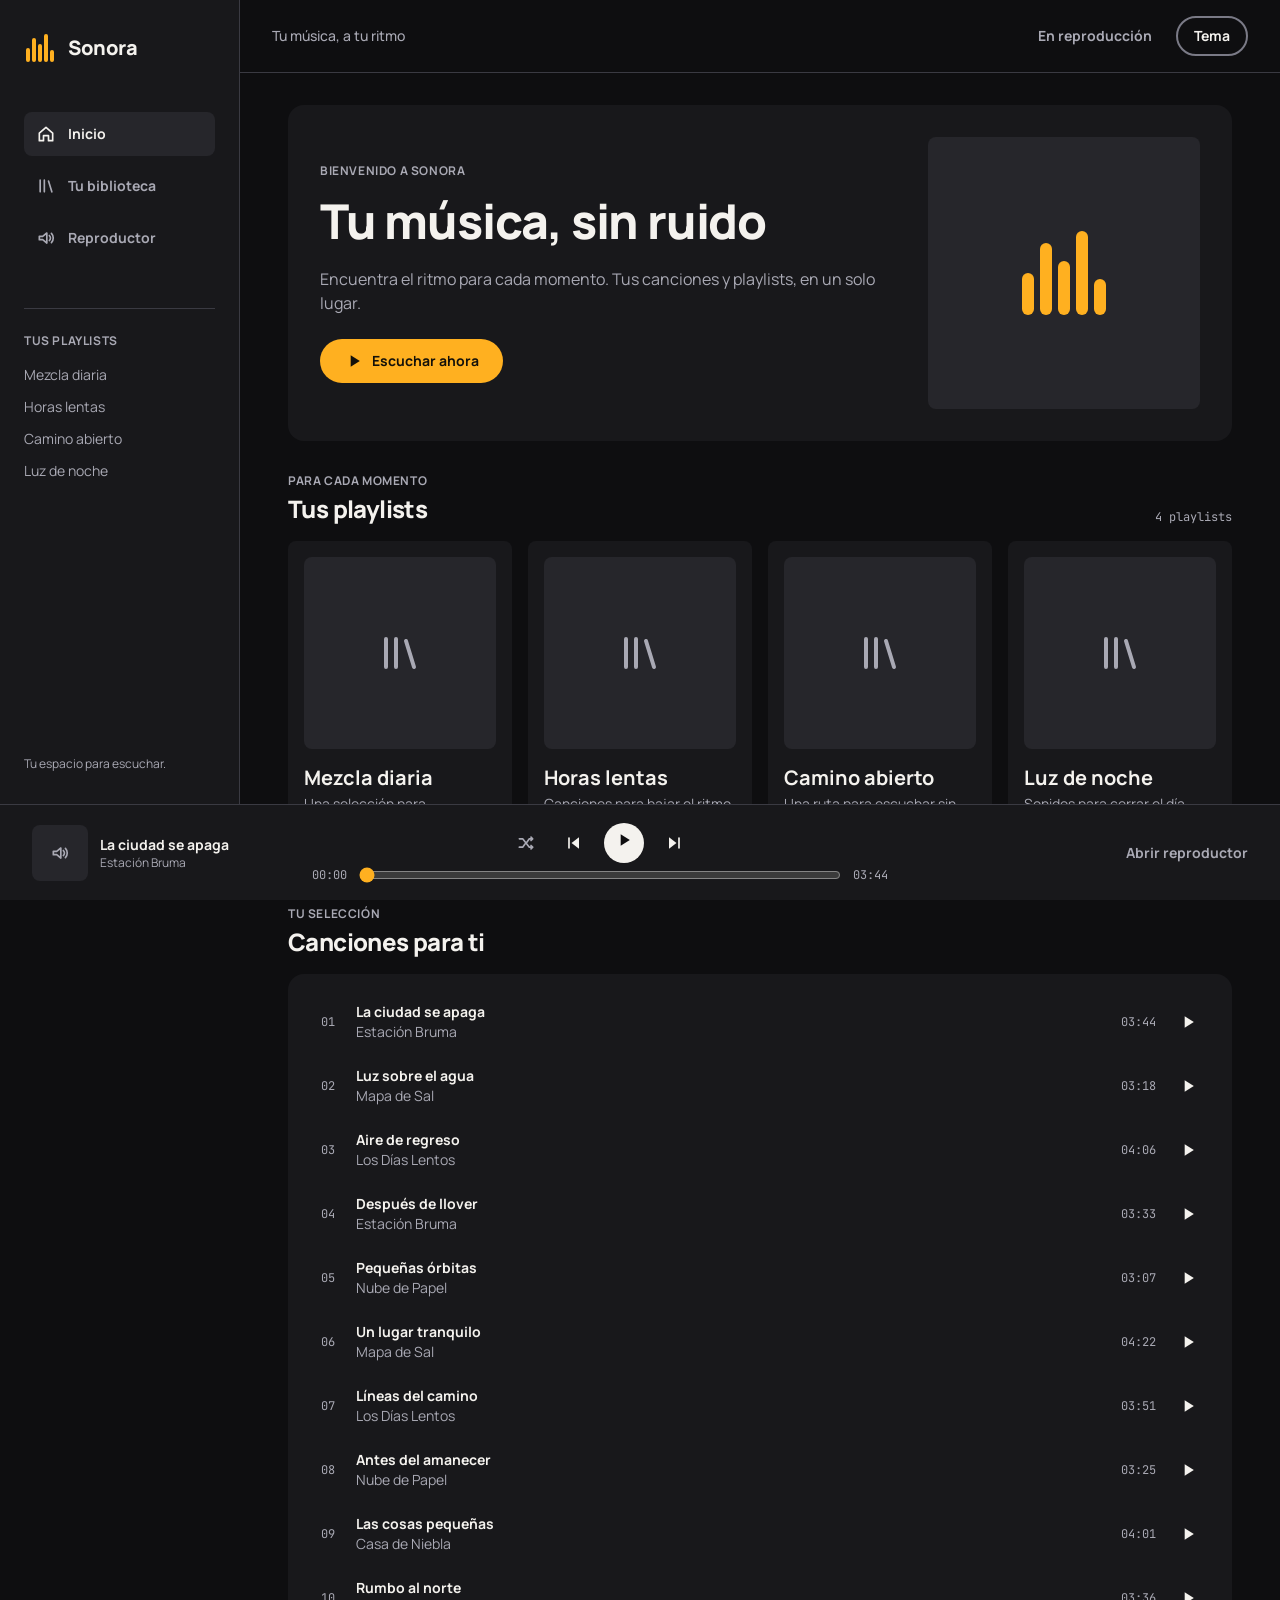
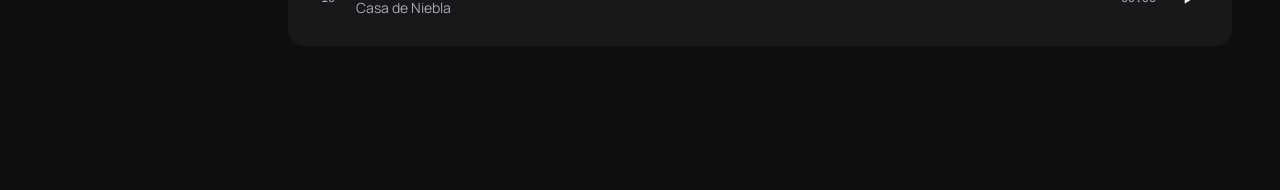
==== index.html @ f49ad798 "Publicar Sonora" ====
<!DOCTYPE html>
<html lang="es" data-theme="dark">
<head>
    <meta charset="utf-8">
    <meta name="viewport" content="width=device-width, initial-scale=1">
    
    <title>Inicio · Sonora</title>
    <link rel="stylesheet" href="sonora.css"><script src="sonora.js" defer></script>
</head>
<body class="min-h-screen bg-surface-base font-sans text-ink antialiased">

<div class="min-h-screen pb-48 md:pb-28">
    <a href="#contenido" class="sr-only z-50 rounded-md bg-surface-high px-4 py-2 text-ink focus:not-sr-only focus:fixed focus:left-4 focus:top-4">Saltar al contenido</a>
    <aside class="fixed inset-y-0 left-0 z-20 hidden w-60 flex-col border-r border-line bg-surface-raised px-6 pb-32 pt-8 md:flex" aria-label="Navegación principal">
        <a href="index.html" class="mb-12 flex items-center gap-3 rounded-md text-xl font-extrabold tracking-tight"><span class="inline-flex shrink-0 text-accent [&amp;_svg]:h-full [&amp;_svg]:w-full h-8 w-8" aria-hidden="true"><svg xmlns="http://www.w3.org/2000/svg" viewBox="0 0 64 64" width="64" height="64"><rect x="4" y="32" width="8" height="28" rx="4" fill="currentColor"/><rect x="16" y="12" width="8" height="48" rx="4" fill="currentColor"/><rect x="28" y="24" width="8" height="36" rx="4" fill="currentColor"/><rect x="40" y="4" width="8" height="56" rx="4" fill="currentColor"/><rect x="52" y="36" width="8" height="24" rx="4" fill="currentColor"/></svg>
</span><span>Sonora</span></a>
        <nav class="space-y-2" aria-label="Secciones">
            <a href="index.html" aria-current="page" class="flex items-center gap-3 rounded-md px-3 py-3 text-sm font-bold bg-surface-high text-ink"><span class="inline-flex shrink-0 items-center justify-center [&amp;_svg]:h-full [&amp;_svg]:w-full h-5 w-5" aria-hidden="true"><svg xmlns="http://www.w3.org/2000/svg" viewBox="0 0 24 24" width="24" height="24"><path fill="none" stroke="currentColor" stroke-width="2" stroke-linecap="round" stroke-linejoin="round" d="M4 11l8-7 8 7v9h-5v-6H9v6H4z"/></svg>
</span> Inicio</a>
            <a href="index.html#playlists" class="flex items-center gap-3 rounded-md px-3 py-3 text-sm font-bold text-ink-muted hover:bg-surface-high hover:text-ink"><span class="inline-flex shrink-0 items-center justify-center [&amp;_svg]:h-full [&amp;_svg]:w-full h-5 w-5" aria-hidden="true"><svg xmlns="http://www.w3.org/2000/svg" viewBox="0 0 24 24" width="24" height="24"><path fill="none" stroke="currentColor" stroke-width="2" stroke-linecap="round" stroke-linejoin="round" d="M5 5v14M10 5v14M15 6l4 13"/></svg>
</span> Tu biblioteca</a>
            <a href="reproductor.html"  class="flex items-center gap-3 rounded-md px-3 py-3 text-sm font-bold text-ink-muted hover:bg-surface-high hover:text-ink"><span class="inline-flex shrink-0 items-center justify-center [&amp;_svg]:h-full [&amp;_svg]:w-full h-5 w-5" aria-hidden="true"><svg xmlns="http://www.w3.org/2000/svg" viewBox="0 0 24 24" width="24" height="24"><path fill="none" stroke="currentColor" stroke-width="2" stroke-linecap="round" stroke-linejoin="round" d="M4 10v4h4l5 4V6L8 10z"/><path fill="none" stroke="currentColor" stroke-width="2" stroke-linecap="round" stroke-linejoin="round" d="M16 9a4 4 0 0 1 0 6M18.5 6.5a8 8 0 0 1 0 11"/></svg>
</span> Reproductor</a>
        </nav>
        <div class="mt-12 border-t border-line pt-6"><p class="mb-4 text-xs font-bold uppercase tracking-wider text-ink-muted">Tus playlists</p><div class="space-y-3"><a href="playlist-mezcla-diaria.html" class="block truncate rounded-sm text-sm text-ink-muted hover:text-ink">Mezcla diaria</a><a href="playlist-horas-lentas.html" class="block truncate rounded-sm text-sm text-ink-muted hover:text-ink">Horas lentas</a><a href="playlist-camino-abierto.html" class="block truncate rounded-sm text-sm text-ink-muted hover:text-ink">Camino abierto</a><a href="playlist-luz-de-noche.html" class="block truncate rounded-sm text-sm text-ink-muted hover:text-ink">Luz de noche</a></div></div>
        <p class="mt-auto text-xs text-ink-muted">Tu espacio para escuchar.</p>
    </aside>
    <div class="md:ml-60">
        <header class="flex items-center justify-between gap-4 border-b border-line px-4 py-4 sm:px-8">
            <a href="index.html" class="flex items-center gap-2 text-lg font-extrabold md:hidden"><span class="inline-flex shrink-0 text-accent [&amp;_svg]:h-full [&amp;_svg]:w-full h-7 w-7" aria-hidden="true"><svg xmlns="http://www.w3.org/2000/svg" viewBox="0 0 64 64" width="64" height="64"><rect x="4" y="32" width="8" height="28" rx="4" fill="currentColor"/><rect x="16" y="12" width="8" height="48" rx="4" fill="currentColor"/><rect x="28" y="24" width="8" height="36" rx="4" fill="currentColor"/><rect x="40" y="4" width="8" height="56" rx="4" fill="currentColor"/><rect x="52" y="36" width="8" height="24" rx="4" fill="currentColor"/></svg>
</span>Sonora</a>
            <p class="hidden text-sm font-medium text-ink-muted md:block">Tu música, a tu ritmo</p>
            <div class="flex items-center gap-2"><a href="reproductor.html" class="rounded-pill px-4 py-2 text-sm font-bold text-ink-muted hover:bg-surface-high hover:text-ink">En reproducción</a><button type="button" id="theme-toggle" class="rounded-pill border-2 border-line-strong px-4 py-2 text-sm font-bold text-ink hover:bg-surface-high" aria-label="Cambiar tema">Tema</button></div>
        </header>
        <main id="contenido" class="mx-auto max-w-7xl px-4 py-8 sm:px-8 lg:px-12">
<section class="grid items-center gap-8 rounded-lg bg-surface-raised p-6 sm:p-8 lg:grid-cols-[1fr_17rem]" aria-labelledby="bienvenida">
    <div><p class="mb-3 text-xs font-bold uppercase tracking-wider text-ink-muted">Bienvenido a Sonora</p><h1 id="bienvenida" class="max-w-2xl text-4xl font-extrabold leading-tight tracking-tight sm:text-5xl">Tu música, sin ruido</h1><p class="mt-4 max-w-xl text-base leading-6 text-ink-muted">Encuentra el ritmo para cada momento. Tus canciones y playlists, en un solo lugar.</p><button type="button" data-play-track="1" class="mt-6 inline-flex items-center gap-2 rounded-pill bg-accent px-6 py-3 text-sm font-bold text-on-accent hover:bg-accent-hover"><span class="inline-flex shrink-0 items-center justify-center [&amp;_svg]:h-full [&amp;_svg]:w-full h-5 w-5" aria-hidden="true"><svg xmlns="http://www.w3.org/2000/svg" viewBox="0 0 24 24" width="24" height="24"><path fill="currentColor" d="M8 5v14l11-7z"/></svg>
</span> Escuchar ahora</button></div>
    <div class="hidden aspect-square items-center justify-center rounded-md bg-surface-high text-ink-muted lg:flex" aria-hidden="true"><span class="inline-flex shrink-0 text-accent [&amp;_svg]:h-full [&amp;_svg]:w-full h-24 w-24" aria-hidden="true"><svg xmlns="http://www.w3.org/2000/svg" viewBox="0 0 64 64" width="64" height="64"><rect x="4" y="32" width="8" height="28" rx="4" fill="currentColor"/><rect x="16" y="12" width="8" height="48" rx="4" fill="currentColor"/><rect x="28" y="24" width="8" height="36" rx="4" fill="currentColor"/><rect x="40" y="4" width="8" height="56" rx="4" fill="currentColor"/><rect x="52" y="36" width="8" height="24" rx="4" fill="currentColor"/></svg>
</span></div>
</section>
<section id="playlists" class="mt-8" aria-labelledby="playlists-title"><div class="mb-4 flex items-end justify-between gap-4"><div><p class="mb-1 text-xs font-bold uppercase tracking-wider text-ink-muted">Para cada momento</p><h2 id="playlists-title" class="text-2xl font-extrabold tracking-tight">Tus playlists</h2></div><span class="font-mono text-xs text-ink-muted">4 playlists</span></div><div class="grid grid-cols-2 gap-4 lg:grid-cols-4"><a href="playlist-mezcla-diaria.html" class="group block rounded-md bg-surface-raised p-4 transition duration-150 hover:bg-surface-high hover:shadow-raise"><div class="mb-4 flex aspect-square items-center justify-center rounded-md bg-surface-high text-ink-muted group-hover:bg-surface-base" aria-hidden="true"><span class="inline-flex shrink-0 items-center justify-center [&amp;_svg]:h-full [&amp;_svg]:w-full h-12 w-12" aria-hidden="true"><svg xmlns="http://www.w3.org/2000/svg" viewBox="0 0 24 24" width="24" height="24"><path fill="none" stroke="currentColor" stroke-width="2" stroke-linecap="round" stroke-linejoin="round" d="M5 5v14M10 5v14M15 6l4 13"/></svg>
</span></div><h3 class="text-xl font-bold leading-tight text-ink">Mezcla diaria</h3><p class="mt-1 line-clamp-2 text-sm text-ink-muted">Una selección para acompañar tu día.</p><p class="mt-2 font-mono text-xs text-ink-muted">5 canciones</p></a><a href="playlist-horas-lentas.html" class="group block rounded-md bg-surface-raised p-4 transition duration-150 hover:bg-surface-high hover:shadow-raise"><div class="mb-4 flex aspect-square items-center justify-center rounded-md bg-surface-high text-ink-muted group-hover:bg-surface-base" aria-hidden="true"><span class="inline-flex shrink-0 items-center justify-center [&amp;_svg]:h-full [&amp;_svg]:w-full h-12 w-12" aria-hidden="true"><svg xmlns="http://www.w3.org/2000/svg" viewBox="0 0 24 24" width="24" height="24"><path fill="none" stroke="currentColor" stroke-width="2" stroke-linecap="round" stroke-linejoin="round" d="M5 5v14M10 5v14M15 6l4 13"/></svg>
</span></div><h3 class="text-xl font-bold leading-tight text-ink">Horas lentas</h3><p class="mt-1 line-clamp-2 text-sm text-ink-muted">Canciones para bajar el ritmo.</p><p class="mt-2 font-mono text-xs text-ink-muted">4 canciones</p></a><a href="playlist-camino-abierto.html" class="group block rounded-md bg-surface-raised p-4 transition duration-150 hover:bg-surface-high hover:shadow-raise"><div class="mb-4 flex aspect-square items-center justify-center rounded-md bg-surface-high text-ink-muted group-hover:bg-surface-base" aria-hidden="true"><span class="inline-flex shrink-0 items-center justify-center [&amp;_svg]:h-full [&amp;_svg]:w-full h-12 w-12" aria-hidden="true"><svg xmlns="http://www.w3.org/2000/svg" viewBox="0 0 24 24" width="24" height="24"><path fill="none" stroke="currentColor" stroke-width="2" stroke-linecap="round" stroke-linejoin="round" d="M5 5v14M10 5v14M15 6l4 13"/></svg>
</span></div><h3 class="text-xl font-bold leading-tight text-ink">Camino abierto</h3><p class="mt-1 line-clamp-2 text-sm text-ink-muted">Una ruta para escuchar sin prisa.</p><p class="mt-2 font-mono text-xs text-ink-muted">5 canciones</p></a><a href="playlist-luz-de-noche.html" class="group block rounded-md bg-surface-raised p-4 transition duration-150 hover:bg-surface-high hover:shadow-raise"><div class="mb-4 flex aspect-square items-center justify-center rounded-md bg-surface-high text-ink-muted group-hover:bg-surface-base" aria-hidden="true"><span class="inline-flex shrink-0 items-center justify-center [&amp;_svg]:h-full [&amp;_svg]:w-full h-12 w-12" aria-hidden="true"><svg xmlns="http://www.w3.org/2000/svg" viewBox="0 0 24 24" width="24" height="24"><path fill="none" stroke="currentColor" stroke-width="2" stroke-linecap="round" stroke-linejoin="round" d="M5 5v14M10 5v14M15 6l4 13"/></svg>
</span></div><h3 class="text-xl font-bold leading-tight text-ink">Luz de noche</h3><p class="mt-1 line-clamp-2 text-sm text-ink-muted">Sonidos para cerrar el día.</p><p class="mt-2 font-mono text-xs text-ink-muted">4 canciones</p></a></div></section>
<section class="mt-8" aria-labelledby="songs-title"><div class="mb-4"><p class="mb-1 text-xs font-bold uppercase tracking-wider text-ink-muted">Tu selección</p><h2 id="songs-title" class="text-2xl font-extrabold tracking-tight">Canciones para ti</h2></div><div class="rounded-lg bg-surface-raised p-4"><div class="group grid grid-cols-[2rem_minmax(0,1fr)_auto_auto] items-center gap-3 rounded-md px-2 py-3 transition-colors hover:bg-surface-high"><span class="text-center font-mono text-xs text-ink-muted">01</span><div class="min-w-0"><p class="truncate text-sm font-bold text-ink">La ciudad se apaga</p><p class="truncate text-sm text-ink-muted">Estación Bruma</p></div><span class="font-mono text-xs text-ink-muted">03:44</span><button type="button" data-play-track="1" class="inline-flex h-10 w-10 items-center justify-center rounded-pill text-ink hover:bg-surface-base" aria-label="Reproducir La ciudad se apaga"><span class="inline-flex shrink-0 items-center justify-center [&amp;_svg]:h-full [&amp;_svg]:w-full h-5 w-5" aria-hidden="true"><svg xmlns="http://www.w3.org/2000/svg" viewBox="0 0 24 24" width="24" height="24"><path fill="currentColor" d="M8 5v14l11-7z"/></svg>
</span></button></div><div class="group grid grid-cols-[2rem_minmax(0,1fr)_auto_auto] items-center gap-3 rounded-md px-2 py-3 transition-colors hover:bg-surface-high"><span class="text-center font-mono text-xs text-ink-muted">02</span><div class="min-w-0"><p class="truncate text-sm font-bold text-ink">Luz sobre el agua</p><p class="truncate text-sm text-ink-muted">Mapa de Sal</p></div><span class="font-mono text-xs text-ink-muted">03:18</span><button type="button" data-play-track="2" class="inline-flex h-10 w-10 items-center justify-center rounded-pill text-ink hover:bg-surface-base" aria-label="Reproducir Luz sobre el agua"><span class="inline-flex shrink-0 items-center justify-center [&amp;_svg]:h-full [&amp;_svg]:w-full h-5 w-5" aria-hidden="true"><svg xmlns="http://www.w3.org/2000/svg" viewBox="0 0 24 24" width="24" height="24"><path fill="currentColor" d="M8 5v14l11-7z"/></svg>
</span></button></div><div class="group grid grid-cols-[2rem_minmax(0,1fr)_auto_auto] items-center gap-3 rounded-md px-2 py-3 transition-colors hover:bg-surface-high"><span class="text-center font-mono text-xs text-ink-muted">03</span><div class="min-w-0"><p class="truncate text-sm font-bold text-ink">Aire de regreso</p><p class="truncate text-sm text-ink-muted">Los Días Lentos</p></div><span class="font-mono text-xs text-ink-muted">04:06</span><button type="button" data-play-track="3" class="inline-flex h-10 w-10 items-center justify-center rounded-pill text-ink hover:bg-surface-base" aria-label="Reproducir Aire de regreso"><span class="inline-flex shrink-0 items-center justify-center [&amp;_svg]:h-full [&amp;_svg]:w-full h-5 w-5" aria-hidden="true"><svg xmlns="http://www.w3.org/2000/svg" viewBox="0 0 24 24" width="24" height="24"><path fill="currentColor" d="M8 5v14l11-7z"/></svg>
</span></button></div><div class="group grid grid-cols-[2rem_minmax(0,1fr)_auto_auto] items-center gap-3 rounded-md px-2 py-3 transition-colors hover:bg-surface-high"><span class="text-center font-mono text-xs text-ink-muted">04</span><div class="min-w-0"><p class="truncate text-sm font-bold text-ink">Después de llover</p><p class="truncate text-sm text-ink-muted">Estación Bruma</p></div><span class="font-mono text-xs text-ink-muted">03:33</span><button type="button" data-play-track="4" class="inline-flex h-10 w-10 items-center justify-center rounded-pill text-ink hover:bg-surface-base" aria-label="Reproducir Después de llover"><span class="inline-flex shrink-0 items-center justify-center [&amp;_svg]:h-full [&amp;_svg]:w-full h-5 w-5" aria-hidden="true"><svg xmlns="http://www.w3.org/2000/svg" viewBox="0 0 24 24" width="24" height="24"><path fill="currentColor" d="M8 5v14l11-7z"/></svg>
</span></button></div><div class="group grid grid-cols-[2rem_minmax(0,1fr)_auto_auto] items-center gap-3 rounded-md px-2 py-3 transition-colors hover:bg-surface-high"><span class="text-center font-mono text-xs text-ink-muted">05</span><div class="min-w-0"><p class="truncate text-sm font-bold text-ink">Pequeñas órbitas</p><p class="truncate text-sm text-ink-muted">Nube de Papel</p></div><span class="font-mono text-xs text-ink-muted">03:07</span><button type="button" data-play-track="5" class="inline-flex h-10 w-10 items-center justify-center rounded-pill text-ink hover:bg-surface-base" aria-label="Reproducir Pequeñas órbitas"><span class="inline-flex shrink-0 items-center justify-center [&amp;_svg]:h-full [&amp;_svg]:w-full h-5 w-5" aria-hidden="true"><svg xmlns="http://www.w3.org/2000/svg" viewBox="0 0 24 24" width="24" height="24"><path fill="currentColor" d="M8 5v14l11-7z"/></svg>
</span></button></div><div class="group grid grid-cols-[2rem_minmax(0,1fr)_auto_auto] items-center gap-3 rounded-md px-2 py-3 transition-colors hover:bg-surface-high"><span class="text-center font-mono text-xs text-ink-muted">06</span><div class="min-w-0"><p class="truncate text-sm font-bold text-ink">Un lugar tranquilo</p><p class="truncate text-sm text-ink-muted">Mapa de Sal</p></div><span class="font-mono text-xs text-ink-muted">04:22</span><button type="button" data-play-track="6" class="inline-flex h-10 w-10 items-center justify-center rounded-pill text-ink hover:bg-surface-base" aria-label="Reproducir Un lugar tranquilo"><span class="inline-flex shrink-0 items-center justify-center [&amp;_svg]:h-full [&amp;_svg]:w-full h-5 w-5" aria-hidden="true"><svg xmlns="http://www.w3.org/2000/svg" viewBox="0 0 24 24" width="24" height="24"><path fill="currentColor" d="M8 5v14l11-7z"/></svg>
</span></button></div><div class="group grid grid-cols-[2rem_minmax(0,1fr)_auto_auto] items-center gap-3 rounded-md px-2 py-3 transition-colors hover:bg-surface-high"><span class="text-center font-mono text-xs text-ink-muted">07</span><div class="min-w-0"><p class="truncate text-sm font-bold text-ink">Líneas del camino</p><p class="truncate text-sm text-ink-muted">Los Días Lentos</p></div><span class="font-mono text-xs text-ink-muted">03:51</span><button type="button" data-play-track="7" class="inline-flex h-10 w-10 items-center justify-center rounded-pill text-ink hover:bg-surface-base" aria-label="Reproducir Líneas del camino"><span class="inline-flex shrink-0 items-center justify-center [&amp;_svg]:h-full [&amp;_svg]:w-full h-5 w-5" aria-hidden="true"><svg xmlns="http://www.w3.org/2000/svg" viewBox="0 0 24 24" width="24" height="24"><path fill="currentColor" d="M8 5v14l11-7z"/></svg>
</span></button></div><div class="group grid grid-cols-[2rem_minmax(0,1fr)_auto_auto] items-center gap-3 rounded-md px-2 py-3 transition-colors hover:bg-surface-high"><span class="text-center font-mono text-xs text-ink-muted">08</span><div class="min-w-0"><p class="truncate text-sm font-bold text-ink">Antes del amanecer</p><p class="truncate text-sm text-ink-muted">Nube de Papel</p></div><span class="font-mono text-xs text-ink-muted">03:25</span><button type="button" data-play-track="8" class="inline-flex h-10 w-10 items-center justify-center rounded-pill text-ink hover:bg-surface-base" aria-label="Reproducir Antes del amanecer"><span class="inline-flex shrink-0 items-center justify-center [&amp;_svg]:h-full [&amp;_svg]:w-full h-5 w-5" aria-hidden="true"><svg xmlns="http://www.w3.org/2000/svg" viewBox="0 0 24 24" width="24" height="24"><path fill="currentColor" d="M8 5v14l11-7z"/></svg>
</span></button></div><div class="group grid grid-cols-[2rem_minmax(0,1fr)_auto_auto] items-center gap-3 rounded-md px-2 py-3 transition-colors hover:bg-surface-high"><span class="text-center font-mono text-xs text-ink-muted">09</span><div class="min-w-0"><p class="truncate text-sm font-bold text-ink">Las cosas pequeñas</p><p class="truncate text-sm text-ink-muted">Casa de Niebla</p></div><span class="font-mono text-xs text-ink-muted">04:01</span><button type="button" data-play-track="9" class="inline-flex h-10 w-10 items-center justify-center rounded-pill text-ink hover:bg-surface-base" aria-label="Reproducir Las cosas pequeñas"><span class="inline-flex shrink-0 items-center justify-center [&amp;_svg]:h-full [&amp;_svg]:w-full h-5 w-5" aria-hidden="true"><svg xmlns="http://www.w3.org/2000/svg" viewBox="0 0 24 24" width="24" height="24"><path fill="currentColor" d="M8 5v14l11-7z"/></svg>
</span></button></div><div class="group grid grid-cols-[2rem_minmax(0,1fr)_auto_auto] items-center gap-3 rounded-md px-2 py-3 transition-colors hover:bg-surface-high"><span class="text-center font-mono text-xs text-ink-muted">10</span><div class="min-w-0"><p class="truncate text-sm font-bold text-ink">Rumbo al norte</p><p class="truncate text-sm text-ink-muted">Casa de Niebla</p></div><span class="font-mono text-xs text-ink-muted">03:36</span><button type="button" data-play-track="10" class="inline-flex h-10 w-10 items-center justify-center rounded-pill text-ink hover:bg-surface-base" aria-label="Reproducir Rumbo al norte"><span class="inline-flex shrink-0 items-center justify-center [&amp;_svg]:h-full [&amp;_svg]:w-full h-5 w-5" aria-hidden="true"><svg xmlns="http://www.w3.org/2000/svg" viewBox="0 0 24 24" width="24" height="24"><path fill="currentColor" d="M8 5v14l11-7z"/></svg>
</span></button></div></div></section>


</main>
    </div>
</div>
<nav class="fixed bottom-24 left-0 right-0 z-20 flex justify-around border-t border-line bg-surface-raised px-2 py-2 md:hidden" aria-label="Navegación móvil">
    <a href="index.html" class="flex flex-col items-center gap-1 rounded-md px-4 py-1 text-xs text-ink-muted"><span class="inline-flex shrink-0 items-center justify-center [&amp;_svg]:h-full [&amp;_svg]:w-full h-5 w-5" aria-hidden="true"><svg xmlns="http://www.w3.org/2000/svg" viewBox="0 0 24 24" width="24" height="24"><path fill="none" stroke="currentColor" stroke-width="2" stroke-linecap="round" stroke-linejoin="round" d="M4 11l8-7 8 7v9h-5v-6H9v6H4z"/></svg>
</span>Inicio</a>
    <a href="index.html#playlists" class="flex flex-col items-center gap-1 rounded-md px-4 py-1 text-xs text-ink-muted"><span class="inline-flex shrink-0 items-center justify-center [&amp;_svg]:h-full [&amp;_svg]:w-full h-5 w-5" aria-hidden="true"><svg xmlns="http://www.w3.org/2000/svg" viewBox="0 0 24 24" width="24" height="24"><path fill="none" stroke="currentColor" stroke-width="2" stroke-linecap="round" stroke-linejoin="round" d="M5 5v14M10 5v14M15 6l4 13"/></svg>
</span>Biblioteca</a>
    <a href="reproductor.html" class="flex flex-col items-center gap-1 rounded-md px-4 py-1 text-xs text-ink-muted"><span class="inline-flex shrink-0 items-center justify-center [&amp;_svg]:h-full [&amp;_svg]:w-full h-5 w-5" aria-hidden="true"><svg xmlns="http://www.w3.org/2000/svg" viewBox="0 0 24 24" width="24" height="24"><path fill="none" stroke="currentColor" stroke-width="2" stroke-linecap="round" stroke-linejoin="round" d="M4 10v4h4l5 4V6L8 10z"/><path fill="none" stroke="currentColor" stroke-width="2" stroke-linecap="round" stroke-linejoin="round" d="M16 9a4 4 0 0 1 0 6M18.5 6.5a8 8 0 0 1 0 11"/></svg>
</span>Reproductor</a>
</nav>
<footer class="fixed inset-x-0 bottom-0 z-30 flex h-24 items-center gap-2 border-t border-line bg-surface-raised px-4 sm:gap-6 sm:px-8" aria-label="Controles de reproducción">
    <div class="flex min-w-0 flex-1 items-center gap-3 sm:max-w-64">
        <div class="hidden h-14 w-14 shrink-0 items-center justify-center rounded-md bg-surface-high text-ink-muted sm:flex"><span class="inline-flex shrink-0 items-center justify-center [&amp;_svg]:h-full [&amp;_svg]:w-full h-5 w-5" aria-hidden="true"><svg xmlns="http://www.w3.org/2000/svg" viewBox="0 0 24 24" width="24" height="24"><path fill="none" stroke="currentColor" stroke-width="2" stroke-linecap="round" stroke-linejoin="round" d="M4 10v4h4l5 4V6L8 10z"/><path fill="none" stroke="currentColor" stroke-width="2" stroke-linecap="round" stroke-linejoin="round" d="M16 9a4 4 0 0 1 0 6M18.5 6.5a8 8 0 0 1 0 11"/></svg>
</span></div>
        <div class="min-w-0"><p id="player-title" class="truncate text-sm font-bold">La ciudad se apaga</p><p id="player-artist" class="truncate text-xs text-ink-muted">Estación Bruma</p></div>
    </div>
    <div class="flex min-w-0 flex-1 flex-col items-center gap-1 sm:max-w-xl sm:flex-[2]">
        <div class="flex items-center justify-center gap-1 sm:gap-3">
            <button id="player-shuffle" type="button" class="hidden h-9 w-9 items-center justify-center rounded-pill text-ink-muted hover:bg-surface-high hover:text-ink sm:inline-flex" aria-label="Activar reproducción aleatoria" aria-pressed="false"><span class="inline-flex shrink-0 items-center justify-center [&amp;_svg]:h-full [&amp;_svg]:w-full h-5 w-5" aria-hidden="true"><svg xmlns="http://www.w3.org/2000/svg" viewBox="0 0 24 24" width="24" height="24"><path fill="none" stroke="currentColor" stroke-width="2" stroke-linecap="round" stroke-linejoin="round" d="M4 7h4l8 10h4M4 17h4l3-4M13 11l3-4h4M18 5l2 2-2 2M18 15l2 2-2 2"/></svg>
</span></button>
            <button id="player-prev" type="button" class="inline-flex h-9 w-9 items-center justify-center rounded-pill text-ink hover:bg-surface-high" aria-label="Canción anterior"><span class="inline-flex shrink-0 items-center justify-center [&amp;_svg]:h-full [&amp;_svg]:w-full h-5 w-5" aria-hidden="true"><svg xmlns="http://www.w3.org/2000/svg" viewBox="0 0 24 24" width="24" height="24"><path fill="currentColor" d="M18 5l-9 7 9 7z"/><rect fill="currentColor" x="5" y="5" width="2" height="14" rx="1"/></svg>
</span></button>
            <button id="player-toggle" type="button" class="inline-flex h-10 w-10 items-center justify-center rounded-pill bg-ink text-surface-base hover:opacity-80" aria-label="Reproducir" aria-pressed="false"><span data-icon-play><span class="inline-flex shrink-0 items-center justify-center [&amp;_svg]:h-full [&amp;_svg]:w-full h-5 w-5" aria-hidden="true"><svg xmlns="http://www.w3.org/2000/svg" viewBox="0 0 24 24" width="24" height="24"><path fill="currentColor" d="M8 5v14l11-7z"/></svg>
</span></span><span data-icon-pause hidden><span class="inline-flex shrink-0 items-center justify-center [&amp;_svg]:h-full [&amp;_svg]:w-full h-5 w-5" aria-hidden="true"><svg xmlns="http://www.w3.org/2000/svg" viewBox="0 0 24 24" width="24" height="24"><rect fill="currentColor" x="6" y="5" width="4" height="14" rx="1"/><rect fill="currentColor" x="14" y="5" width="4" height="14" rx="1"/></svg>
</span></span></button>
            <button id="player-next" type="button" class="inline-flex h-9 w-9 items-center justify-center rounded-pill text-ink hover:bg-surface-high" aria-label="Siguiente canción"><span class="inline-flex shrink-0 items-center justify-center [&amp;_svg]:h-full [&amp;_svg]:w-full h-5 w-5" aria-hidden="true"><svg xmlns="http://www.w3.org/2000/svg" viewBox="0 0 24 24" width="24" height="24"><path fill="currentColor" d="M6 5l9 7-9 7z"/><rect fill="currentColor" x="17" y="5" width="2" height="14" rx="1"/></svg>
</span></button>
        </div>
        <div class="hidden w-full items-center gap-3 sm:flex"><span id="player-current" class="w-10 text-right font-mono text-xs text-ink-muted">00:00</span><input id="player-progress" type="range" min="0" max="224" value="0" class="w-full accent-ink" aria-label="Posición de reproducción"><span id="player-duration" class="w-10 font-mono text-xs text-ink-muted">00:00</span></div>
    </div>
    <a href="reproductor.html" class="hidden flex-1 justify-end text-sm font-bold text-ink-muted hover:text-ink lg:flex">Abrir reproductor</a>
</footer>
<script id="sonora-data" type="application/json">{"tracks":[{"id":1,"title":"La ciudad se apaga","artist":"Estación Bruma","duration":224},{"id":2,"title":"Luz sobre el agua","artist":"Mapa de Sal","duration":198},{"id":3,"title":"Aire de regreso","artist":"Los Días Lentos","duration":246},{"id":4,"title":"Después de llover","artist":"Estación Bruma","duration":213},{"id":5,"title":"Pequeñas órbitas","artist":"Nube de Papel","duration":187},{"id":6,"title":"Un lugar tranquilo","artist":"Mapa de Sal","duration":262},{"id":7,"title":"Líneas del camino","artist":"Los Días Lentos","duration":231},{"id":8,"title":"Antes del amanecer","artist":"Nube de Papel","duration":205},{"id":9,"title":"Las cosas pequeñas","artist":"Casa de Niebla","duration":241},{"id":10,"title":"Rumbo al norte","artist":"Casa de Niebla","duration":216}],"playlists":[{"id":"mezcla-diaria","title":"Mezcla diaria","description":"Una selección para acompañar tu día.","tracks":[1,2,5,7,9]},{"id":"horas-lentas","title":"Horas lentas","description":"Canciones para bajar el ritmo.","tracks":[3,6,8,4]},{"id":"camino-abierto","title":"Camino abierto","description":"Una ruta para escuchar sin prisa.","tracks":[7,10,2,1,5]},{"id":"luz-de-noche","title":"Luz de noche","description":"Sonidos para cerrar el día.","tracks":[8,4,9,6]}]}</script>
</body>
</html>
---- sonora.css ----
@import "https://fonts.googleapis.com/css2?family=JetBrains+Mono:wght@400&family=Manrope:wght@400;500;700;800&display=swap";@layer components;@layer properties{@supports (((-webkit-hyphens:none)) and (not (margin-trim:block))) or ((-moz-orient:inline) and (not (color:rgb(from red r g b)))){*,:before,:after,::backdrop{--tw-space-y-reverse:0;--tw-border-style:solid;--tw-leading:initial;--tw-font-weight:initial;--tw-tracking:initial;--tw-duration:initial;--tw-shadow:0 0 #0000;--tw-shadow-color:initial;--tw-shadow-alpha:100%;--tw-inset-shadow:0 0 #0000;--tw-inset-shadow-color:initial;--tw-inset-shadow-alpha:100%;--tw-ring-color:initial;--tw-ring-shadow:0 0 #0000;--tw-inset-ring-color:initial;--tw-inset-ring-shadow:0 0 #0000;--tw-ring-inset:initial;--tw-ring-offset-width:0px;--tw-ring-offset-color:#fff;--tw-ring-offset-shadow:0 0 #0000}}}@layer theme{:root,:host{--spacing:.25rem;--container-xl:36rem;--container-2xl:42rem;--container-7xl:80rem;--text-xs:.75rem;--text-xs--line-height:calc(1 / .75);--text-sm:.875rem;--text-sm--line-height:calc(1.25 / .875);--text-base:1rem;--text-base--line-height:calc(1.5 / 1);--text-lg:1.125rem;--text-lg--line-height:calc(1.75 / 1.125);--text-xl:1.25rem;--text-xl--line-height:calc(1.75 / 1.25);--text-2xl:1.5rem;--text-2xl--line-height:calc(2 / 1.5);--text-3xl:1.875rem;--text-3xl--line-height:calc(2.25 / 1.875);--text-4xl:2.25rem;--text-4xl--line-height:calc(2.5 / 2.25);--text-5xl:3rem;--text-5xl--line-height:1;--font-weight-medium:500;--font-weight-bold:700;--font-weight-extrabold:800;--tracking-tight:-.025em;--tracking-wider:.05em;--leading-tight:1.25;--default-transition-duration:.15s;--default-transition-timing-function:cubic-bezier(.4, 0, .2, 1);--default-font-family:"Manrope", system-ui, sans-serif;--default-mono-font-family:"JetBrains Mono", ui-monospace, monospace}}@layer base{*,:after,:before,::backdrop{box-sizing:border-box;border:0 solid;margin:0;padding:0}::file-selector-button{box-sizing:border-box;border:0 solid;margin:0;padding:0}html,:host{-webkit-text-size-adjust:100%;tab-size:4;line-height:1.5;font-family:var(--default-font-family,-apple-system, BlinkMacSystemFont, "Segoe UI", Roboto, "Helvetica Neue", "Noto Sans", Arial, sans-serif, "Apple Color Emoji", "Segoe UI Emoji", "Segoe UI Symbol", "Noto Color Emoji");font-feature-settings:var(--default-font-feature-settings,normal);font-variation-settings:var(--default-font-variation-settings,normal);-webkit-tap-highlight-color:transparent}hr{height:0;color:inherit;border-top-width:1px}abbr:where([title]){-webkit-text-decoration:underline dotted;text-decoration:underline dotted}h1,h2,h3,h4,h5,h6{font-size:inherit;font-weight:inherit}a{color:inherit;-webkit-text-decoration:inherit;-webkit-text-decoration:inherit;-webkit-text-decoration:inherit;-webkit-text-decoration:inherit;text-decoration:inherit}b,strong{font-weight:bolder}code,kbd,samp,pre{font-family:var(--default-mono-font-family,ui-monospace, SFMono-Regular, Menlo, Monaco, Consolas, "Liberation Mono", "Courier New", monospace);font-feature-settings:var(--default-mono-font-feature-settings,normal);font-variation-settings:var(--default-mono-font-variation-settings,normal);font-size:1em}small{font-size:80%}sub,sup{vertical-align:baseline;font-size:75%;line-height:0;position:relative}sub{bottom:-.25em}sup{top:-.5em}table{text-indent:0;border-color:inherit;border-collapse:collapse}:-moz-focusring:where(:not(iframe)){outline:auto}progress{vertical-align:baseline}summary{display:list-item}ol,ul,menu{list-style:none}img,svg,video,canvas,audio,iframe,embed,object{vertical-align:middle;display:block}img,video{max-width:100%;height:auto}button,input,select,optgroup,textarea{font:inherit;font-feature-settings:inherit;font-variation-settings:inherit;letter-spacing:inherit;color:inherit;opacity:1;background-color:#0000;border-radius:0}::file-selector-button{font:inherit;font-feature-settings:inherit;font-variation-settings:inherit;letter-spacing:inherit;color:inherit;opacity:1;background-color:#0000;border-radius:0}:where(select:is([multiple],[size])) optgroup{font-weight:bolder}:where(select:is([multiple],[size])) optgroup option{padding-inline-start:20px}::file-selector-button{margin-inline-end:4px}::placeholder{opacity:1}@supports (not ((-webkit-appearance:-apple-pay-button))) or (contain-intrinsic-size:1px){::placeholder{color:currentColor}@supports (color:color-mix(in lab, red, red)){::placeholder{color:color-mix(in oklab, currentcolor 50%, transparent)}}}textarea{resize:vertical}::-webkit-search-decoration{-webkit-appearance:none}::-webkit-date-and-time-value{min-height:1lh;text-align:inherit}::-webkit-datetime-edit{display:inline-flex}::-webkit-datetime-edit-fields-wrapper{padding:0}::-webkit-datetime-edit{padding-block:0}::-webkit-datetime-edit-year-field{padding-block:0}::-webkit-datetime-edit-month-field{padding-block:0}::-webkit-datetime-edit-day-field{padding-block:0}::-webkit-datetime-edit-hour-field{padding-block:0}::-webkit-datetime-edit-minute-field{padding-block:0}::-webkit-datetime-edit-second-field{padding-block:0}::-webkit-datetime-edit-millisecond-field{padding-block:0}::-webkit-datetime-edit-meridiem-field{padding-block:0}::-webkit-calendar-picker-indicator{line-height:1}:-moz-ui-invalid{box-shadow:none}button,input:where([type=button],[type=reset],[type=submit]){appearance:button}::file-selector-button{appearance:button}::-webkit-inner-spin-button{height:auto}::-webkit-outer-spin-button{height:auto}[hidden]:where(:not([hidden=until-found])){display:none!important}}@layer utilities{.sr-only{clip-path:inset(50%);white-space:nowrap;border-width:0;width:1px;height:1px;margin:-1px;padding:0;position:absolute;overflow:hidden}.fixed{position:fixed}.static{position:static}.inset-x-0{inset-inline:0}.inset-y-0{inset-block:0}.right-0{right:0}.bottom-0{bottom:0}.bottom-24{bottom:calc(var(--spacing) * 24)}.left-0{left:0}.z-20{z-index:20}.z-30{z-index:30}.z-50{z-index:50}.mx-auto{margin-inline:auto}.mt-1{margin-top:var(--spacing)}.mt-2{margin-top:calc(var(--spacing) * 2)}.mt-3{margin-top:calc(var(--spacing) * 3)}.mt-4{margin-top:calc(var(--spacing) * 4)}.mt-6{margin-top:calc(var(--spacing) * 6)}.mt-8{margin-top:calc(var(--spacing) * 8)}.mt-12{margin-top:calc(var(--spacing) * 12)}.mt-auto{margin-top:auto}.mb-1{margin-bottom:var(--spacing)}.mb-2{margin-bottom:calc(var(--spacing) * 2)}.mb-3{margin-bottom:calc(var(--spacing) * 3)}.mb-4{margin-bottom:calc(var(--spacing) * 4)}.mb-6{margin-bottom:calc(var(--spacing) * 6)}.mb-12{margin-bottom:calc(var(--spacing) * 12)}.line-clamp-2{-webkit-line-clamp:2;-webkit-box-orient:vertical;display:-webkit-box;overflow:hidden}.block{display:block}.flex{display:flex}.grid{display:grid}.hidden{display:none}.inline-flex{display:inline-flex}.table{display:table}.aspect-square{aspect-ratio:1}.h-5{height:calc(var(--spacing) * 5)}.h-7{height:calc(var(--spacing) * 7)}.h-8{height:calc(var(--spacing) * 8)}.h-9{height:calc(var(--spacing) * 9)}.h-10{height:calc(var(--spacing) * 10)}.h-11{height:calc(var(--spacing) * 11)}.h-12{height:calc(var(--spacing) * 12)}.h-14{height:calc(var(--spacing) * 14)}.h-16{height:calc(var(--spacing) * 16)}.h-20{height:calc(var(--spacing) * 20)}.h-24{height:calc(var(--spacing) * 24)}.min-h-screen{min-height:100vh}.w-5{width:calc(var(--spacing) * 5)}.w-7{width:calc(var(--spacing) * 7)}.w-8{width:calc(var(--spacing) * 8)}.w-9{width:calc(var(--spacing) * 9)}.w-10{width:calc(var(--spacing) * 10)}.w-11{width:calc(var(--spacing) * 11)}.w-12{width:calc(var(--spacing) * 12)}.w-14{width:calc(var(--spacing) * 14)}.w-16{width:calc(var(--spacing) * 16)}.w-20{width:calc(var(--spacing) * 20)}.w-24{width:calc(var(--spacing) * 24)}.w-60{width:calc(var(--spacing) * 60)}.w-full{width:100%}.max-w-2xl{max-width:var(--container-2xl)}.max-w-7xl{max-width:var(--container-7xl)}.max-w-56{max-width:calc(var(--spacing) * 56)}.max-w-xl{max-width:var(--container-xl)}.min-w-0{min-width:0}.flex-1{flex:1}.shrink-0{flex-shrink:0}.grid-cols-2{grid-template-columns:repeat(2,minmax(0,1fr))}.grid-cols-\[2rem_minmax\(0\,1fr\)_auto_auto\]{grid-template-columns:2rem minmax(0,1fr) auto auto}.flex-col{flex-direction:column}.items-center{align-items:center}.items-end{align-items:flex-end}.justify-around{justify-content:space-around}.justify-between{justify-content:space-between}.justify-center{justify-content:center}.justify-end{justify-content:flex-end}.gap-1{gap:var(--spacing)}.gap-2{gap:calc(var(--spacing) * 2)}.gap-3{gap:calc(var(--spacing) * 3)}.gap-4{gap:calc(var(--spacing) * 4)}.gap-6{gap:calc(var(--spacing) * 6)}.gap-8{gap:calc(var(--spacing) * 8)}:where(.space-y-2>:not(:last-child)){--tw-space-y-reverse:0;margin-block-start:calc(calc(var(--spacing) * 2) * var(--tw-space-y-reverse));margin-block-end:calc(calc(var(--spacing) * 2) * calc(1 - var(--tw-space-y-reverse)))}:where(.space-y-3>:not(:last-child)){--tw-space-y-reverse:0;margin-block-start:calc(calc(var(--spacing) * 3) * var(--tw-space-y-reverse));margin-block-end:calc(calc(var(--spacing) * 3) * calc(1 - var(--tw-space-y-reverse)))}.truncate{text-overflow:ellipsis;white-space:nowrap;overflow:hidden}.rounded-lg{border-radius:16px}.rounded-md{border-radius:8px}.rounded-pill{border-radius:999px}.rounded-sm{border-radius:4px}.border-2{border-style:var(--tw-border-style);border-width:2px}.border-t{border-top-style:var(--tw-border-style);border-top-width:1px}.border-r{border-right-style:var(--tw-border-style);border-right-width:1px}.border-b{border-bottom-style:var(--tw-border-style);border-bottom-width:1px}.border-line{border-color:var(--line)}.border-line-strong{border-color:var(--line-strong)}.bg-accent{background-color:var(--accent)}.bg-ink{background-color:var(--ink)}.bg-surface-base{background-color:var(--surface-base)}.bg-surface-high{background-color:var(--surface-high)}.bg-surface-raised{background-color:var(--surface-raised)}.p-4{padding:calc(var(--spacing) * 4)}.p-6{padding:calc(var(--spacing) * 6)}.px-2{padding-inline:calc(var(--spacing) * 2)}.px-3{padding-inline:calc(var(--spacing) * 3)}.px-4{padding-inline:calc(var(--spacing) * 4)}.px-6{padding-inline:calc(var(--spacing) * 6)}.py-1{padding-block:var(--spacing)}.py-2{padding-block:calc(var(--spacing) * 2)}.py-3{padding-block:calc(var(--spacing) * 3)}.py-4{padding-block:calc(var(--spacing) * 4)}.py-8{padding-block:calc(var(--spacing) * 8)}.pt-6{padding-top:calc(var(--spacing) * 6)}.pt-8{padding-top:calc(var(--spacing) * 8)}.pb-32{padding-bottom:calc(var(--spacing) * 32)}.pb-48{padding-bottom:calc(var(--spacing) * 48)}.text-center{text-align:center}.text-right{text-align:right}.font-mono{font-family:JetBrains Mono,ui-monospace,monospace}.font-sans{font-family:Manrope,system-ui,sans-serif}.text-2xl{font-size:var(--text-2xl);line-height:var(--tw-leading,var(--text-2xl--line-height))}.text-3xl{font-size:var(--text-3xl);line-height:var(--tw-leading,var(--text-3xl--line-height))}.text-4xl{font-size:var(--text-4xl);line-height:var(--tw-leading,var(--text-4xl--line-height))}.text-base{font-size:var(--text-base);line-height:var(--tw-leading,var(--text-base--line-height))}.text-lg{font-size:var(--text-lg);line-height:var(--tw-leading,var(--text-lg--line-height))}.text-sm{font-size:var(--text-sm);line-height:var(--tw-leading,var(--text-sm--line-height))}.text-xl{font-size:var(--text-xl);line-height:var(--tw-leading,var(--text-xl--line-height))}.text-xs{font-size:var(--text-xs);line-height:var(--tw-leading,var(--text-xs--line-height))}.leading-6{--tw-leading:calc(var(--spacing) * 6);line-height:calc(var(--spacing) * 6)}.leading-tight{--tw-leading:var(--leading-tight);line-height:var(--leading-tight)}.font-bold{--tw-font-weight:var(--font-weight-bold);font-weight:var(--font-weight-bold)}.font-extrabold{--tw-font-weight:var(--font-weight-extrabold);font-weight:var(--font-weight-extrabold)}.font-medium{--tw-font-weight:var(--font-weight-medium);font-weight:var(--font-weight-medium)}.tracking-tight{--tw-tracking:var(--tracking-tight);letter-spacing:var(--tracking-tight)}.tracking-wider{--tw-tracking:var(--tracking-wider);letter-spacing:var(--tracking-wider)}.text-accent{color:var(--accent)}.text-ink{color:var(--ink)}.text-ink-muted{color:var(--ink-muted)}.text-on-accent{color:var(--on-accent)}.text-surface-base{color:var(--surface-base)}.uppercase{text-transform:uppercase}.antialiased{-webkit-font-smoothing:antialiased;-moz-osx-font-smoothing:grayscale}.accent-ink{accent-color:var(--ink)}.transition{transition-property:color,background-color,border-color,outline-color,text-decoration-color,fill,stroke,--tw-gradient-from,--tw-gradient-via,--tw-gradient-to,opacity,box-shadow,transform,translate,scale,rotate,filter,-webkit-backdrop-filter,backdrop-filter,display,content-visibility,overlay,pointer-events;transition-timing-function:var(--tw-ease,var(--default-transition-timing-function));transition-duration:var(--tw-duration,var(--default-transition-duration))}.transition-colors{transition-property:color,background-color,border-color,outline-color,text-decoration-color,fill,stroke,--tw-gradient-from,--tw-gradient-via,--tw-gradient-to;transition-timing-function:var(--tw-ease,var(--default-transition-timing-function));transition-duration:var(--tw-duration,var(--default-transition-duration))}.duration-150{--tw-duration:.15s;transition-duration:.15s}@media (hover:hover){:is(:where(.group):hover .group-hover\:bg-surface-base){background-color:var(--surface-base)}.hover\:bg-accent-hover:hover{background-color:var(--accent-hover)}.hover\:bg-surface-base:hover{background-color:var(--surface-base)}.hover\:bg-surface-high:hover{background-color:var(--surface-high)}.hover\:text-ink:hover{color:var(--ink)}.hover\:opacity-80:hover{opacity:.8}.hover\:shadow-raise:hover{--tw-shadow:0 8px 24px var(--tw-shadow-color,#0006);box-shadow:var(--tw-inset-shadow), var(--tw-inset-ring-shadow), var(--tw-ring-offset-shadow), var(--tw-ring-shadow), var(--tw-shadow)}}.focus\:not-sr-only:focus{clip-path:none;white-space:normal;width:auto;height:auto;margin:0;padding:0;position:static;overflow:visible}.focus\:fixed:focus{position:fixed}.focus\:top-4:focus{top:calc(var(--spacing) * 4)}.focus\:left-4:focus{left:calc(var(--spacing) * 4)}@media (width>=40rem){.sm\:flex{display:flex}.sm\:inline-flex{display:inline-flex}.sm\:max-w-64{max-width:calc(var(--spacing) * 64)}.sm\:max-w-xl{max-width:var(--container-xl)}.sm\:flex-\[2\]{flex:2}.sm\:flex-row{flex-direction:row}.sm\:items-end{align-items:flex-end}.sm\:gap-3{gap:calc(var(--spacing) * 3)}.sm\:gap-6{gap:calc(var(--spacing) * 6)}.sm\:p-8{padding:calc(var(--spacing) * 8)}.sm\:px-8{padding-inline:calc(var(--spacing) * 8)}.sm\:text-5xl{font-size:var(--text-5xl);line-height:var(--tw-leading,var(--text-5xl--line-height))}}@media (width>=48rem){.md\:ml-60{margin-left:calc(var(--spacing) * 60)}.md\:block{display:block}.md\:flex{display:flex}.md\:hidden{display:none}.md\:pb-28{padding-bottom:calc(var(--spacing) * 28)}}@media (width>=64rem){.lg\:flex{display:flex}.lg\:grid-cols-4{grid-template-columns:repeat(4,minmax(0,1fr))}.lg\:grid-cols-\[1fr_17rem\]{grid-template-columns:1fr 17rem}.lg\:px-12{padding-inline:calc(var(--spacing) * 12)}}.\[\&_svg\]\:h-full svg{height:100%}.\[\&_svg\]\:w-full svg{width:100%}}:root,[data-theme=dark]{--surface-base:#0e0e10;--surface-raised:#18181b;--surface-high:#26262b;--line:#3a3a42;--line-strong:#7a7a86;--ink:#f4f2ee;--ink-muted:#a9a9b4;--accent:#ffb020;--accent-hover:#ffc24d;--on-accent:#14110a;--success:#5ec8e5;--danger:#ff6b5b;--focus:#8fd3ff}[data-theme=light]{--surface-base:#faf8f4;--surface-raised:#fff;--surface-high:#ece8e0;--line:#d9d4c9;--line-strong:#6b665c;--ink:#17151a;--ink-muted:#55525c;--accent:#a65500;--accent-hover:#8a4500;--on-accent:#fff;--success:#0a6d8f;--danger:#b3261e;--focus:#0b5cad}body{background-color:var(--surface-base);color:var(--ink);font-family:Manrope,system-ui,sans-serif}:focus-visible{outline:3px solid var(--focus);outline-offset:2px}input[type=range]{accent-color:var(--accent);cursor:pointer}[hidden]{display:none!important}@media (prefers-reduced-motion:reduce){*,:before,:after{transition-duration:.01ms!important}}@property --tw-space-y-reverse{syntax:"*";inherits:false;initial-value:0}@property --tw-border-style{syntax:"*";inherits:false;initial-value:solid}@property --tw-leading{syntax:"*";inherits:false}@property --tw-font-weight{syntax:"*";inherits:false}@property --tw-tracking{syntax:"*";inherits:false}@property --tw-duration{syntax:"*";inherits:false}@property --tw-shadow{syntax:"*";inherits:false;initial-value:0 0 #0000}@property --tw-shadow-color{syntax:"*";inherits:false}@property --tw-shadow-alpha{syntax:"<percentage>";inherits:false;initial-value:100%}@property --tw-inset-shadow{syntax:"*";inherits:false;initial-value:0 0 #0000}@property --tw-inset-shadow-color{syntax:"*";inherits:false}@property --tw-inset-shadow-alpha{syntax:"<percentage>";inherits:false;initial-value:100%}@property --tw-ring-color{syntax:"*";inherits:false}@property --tw-ring-shadow{syntax:"*";inherits:false;initial-value:0 0 #0000}@property --tw-inset-ring-color{syntax:"*";inherits:false}@property --tw-inset-ring-shadow{syntax:"*";inherits:false;initial-value:0 0 #0000}@property --tw-ring-inset{syntax:"*";inherits:false}@property --tw-ring-offset-width{syntax:"<length>";inherits:false;initial-value:0}@property --tw-ring-offset-color{syntax:"*";inherits:false;initial-value:#fff}@property --tw-ring-offset-shadow{syntax:"*";inherits:false;initial-value:0 0 #0000}
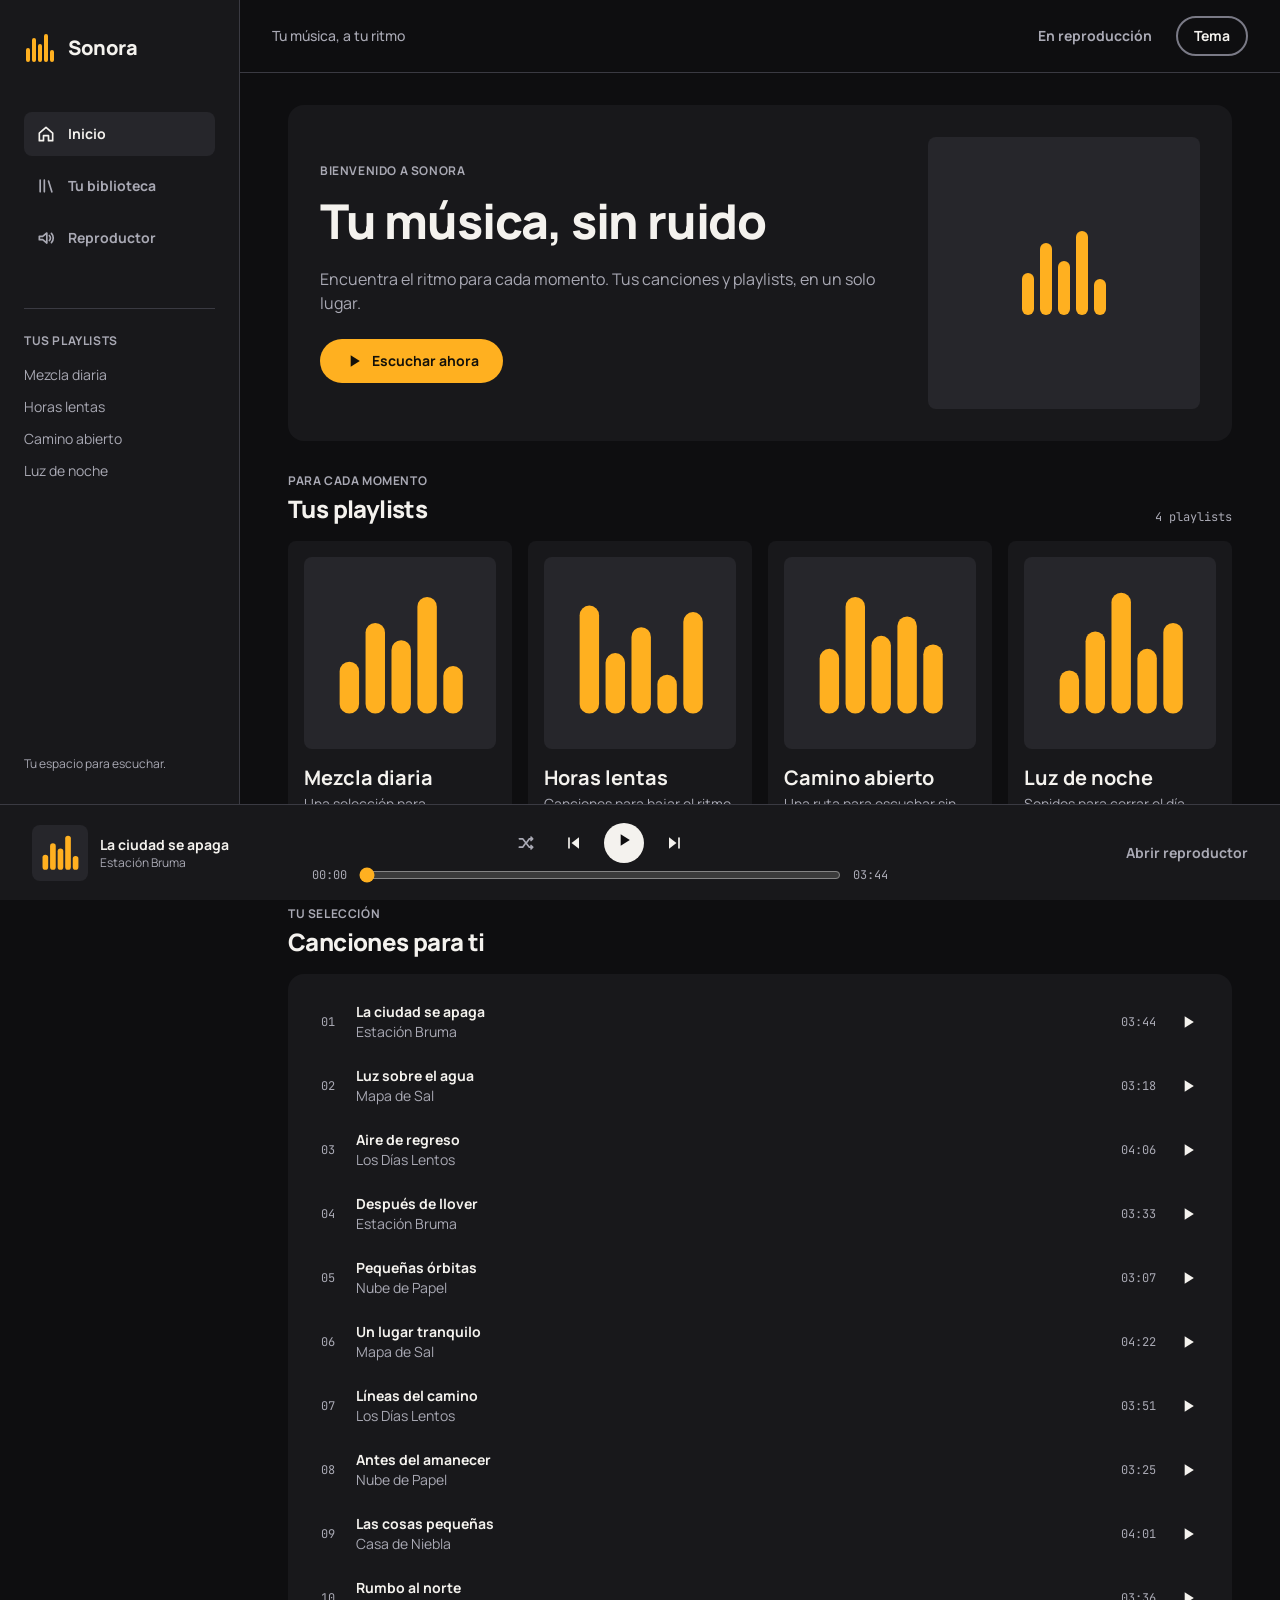
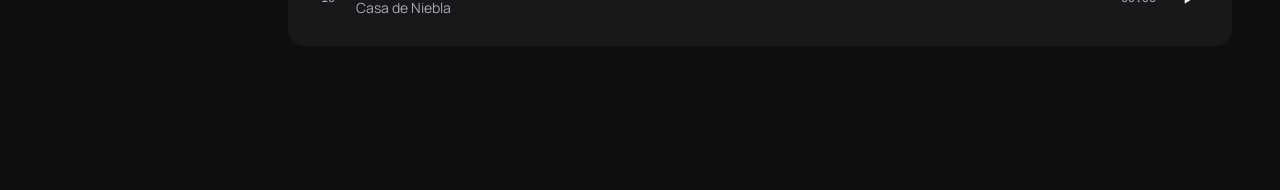
==== commit 4e254587: "Corregir portadas de playlists" ====
--- a/index.html
+++ b/index.html
@@ -39,11 +39,7 @@
     <div class="hidden aspect-square items-center justify-center rounded-md bg-surface-high text-ink-muted lg:flex" aria-hidden="true"><span class="inline-flex shrink-0 text-accent [&amp;_svg]:h-full [&amp;_svg]:w-full h-24 w-24" aria-hidden="true"><svg xmlns="http://www.w3.org/2000/svg" viewBox="0 0 64 64" width="64" height="64"><rect x="4" y="32" width="8" height="28" rx="4" fill="currentColor"/><rect x="16" y="12" width="8" height="48" rx="4" fill="currentColor"/><rect x="28" y="24" width="8" height="36" rx="4" fill="currentColor"/><rect x="40" y="4" width="8" height="56" rx="4" fill="currentColor"/><rect x="52" y="36" width="8" height="24" rx="4" fill="currentColor"/></svg>
 </span></div>
 </section>
-<section id="playlists" class="mt-8" aria-labelledby="playlists-title"><div class="mb-4 flex items-end justify-between gap-4"><div><p class="mb-1 text-xs font-bold uppercase tracking-wider text-ink-muted">Para cada momento</p><h2 id="playlists-title" class="text-2xl font-extrabold tracking-tight">Tus playlists</h2></div><span class="font-mono text-xs text-ink-muted">4 playlists</span></div><div class="grid grid-cols-2 gap-4 lg:grid-cols-4"><a href="playlist-mezcla-diaria.html" class="group block rounded-md bg-surface-raised p-4 transition duration-150 hover:bg-surface-high hover:shadow-raise"><div class="mb-4 flex aspect-square items-center justify-center rounded-md bg-surface-high text-ink-muted group-hover:bg-surface-base" aria-hidden="true"><span class="inline-flex shrink-0 items-center justify-center [&amp;_svg]:h-full [&amp;_svg]:w-full h-12 w-12" aria-hidden="true"><svg xmlns="http://www.w3.org/2000/svg" viewBox="0 0 24 24" width="24" height="24"><path fill="none" stroke="currentColor" stroke-width="2" stroke-linecap="round" stroke-linejoin="round" d="M5 5v14M10 5v14M15 6l4 13"/></svg>
-</span></div><h3 class="text-xl font-bold leading-tight text-ink">Mezcla diaria</h3><p class="mt-1 line-clamp-2 text-sm text-ink-muted">Una selección para acompañar tu día.</p><p class="mt-2 font-mono text-xs text-ink-muted">5 canciones</p></a><a href="playlist-horas-lentas.html" class="group block rounded-md bg-surface-raised p-4 transition duration-150 hover:bg-surface-high hover:shadow-raise"><div class="mb-4 flex aspect-square items-center justify-center rounded-md bg-surface-high text-ink-muted group-hover:bg-surface-base" aria-hidden="true"><span class="inline-flex shrink-0 items-center justify-center [&amp;_svg]:h-full [&amp;_svg]:w-full h-12 w-12" aria-hidden="true"><svg xmlns="http://www.w3.org/2000/svg" viewBox="0 0 24 24" width="24" height="24"><path fill="none" stroke="currentColor" stroke-width="2" stroke-linecap="round" stroke-linejoin="round" d="M5 5v14M10 5v14M15 6l4 13"/></svg>
-</span></div><h3 class="text-xl font-bold leading-tight text-ink">Horas lentas</h3><p class="mt-1 line-clamp-2 text-sm text-ink-muted">Canciones para bajar el ritmo.</p><p class="mt-2 font-mono text-xs text-ink-muted">4 canciones</p></a><a href="playlist-camino-abierto.html" class="group block rounded-md bg-surface-raised p-4 transition duration-150 hover:bg-surface-high hover:shadow-raise"><div class="mb-4 flex aspect-square items-center justify-center rounded-md bg-surface-high text-ink-muted group-hover:bg-surface-base" aria-hidden="true"><span class="inline-flex shrink-0 items-center justify-center [&amp;_svg]:h-full [&amp;_svg]:w-full h-12 w-12" aria-hidden="true"><svg xmlns="http://www.w3.org/2000/svg" viewBox="0 0 24 24" width="24" height="24"><path fill="none" stroke="currentColor" stroke-width="2" stroke-linecap="round" stroke-linejoin="round" d="M5 5v14M10 5v14M15 6l4 13"/></svg>
-</span></div><h3 class="text-xl font-bold leading-tight text-ink">Camino abierto</h3><p class="mt-1 line-clamp-2 text-sm text-ink-muted">Una ruta para escuchar sin prisa.</p><p class="mt-2 font-mono text-xs text-ink-muted">5 canciones</p></a><a href="playlist-luz-de-noche.html" class="group block rounded-md bg-surface-raised p-4 transition duration-150 hover:bg-surface-high hover:shadow-raise"><div class="mb-4 flex aspect-square items-center justify-center rounded-md bg-surface-high text-ink-muted group-hover:bg-surface-base" aria-hidden="true"><span class="inline-flex shrink-0 items-center justify-center [&amp;_svg]:h-full [&amp;_svg]:w-full h-12 w-12" aria-hidden="true"><svg xmlns="http://www.w3.org/2000/svg" viewBox="0 0 24 24" width="24" height="24"><path fill="none" stroke="currentColor" stroke-width="2" stroke-linecap="round" stroke-linejoin="round" d="M5 5v14M10 5v14M15 6l4 13"/></svg>
-</span></div><h3 class="text-xl font-bold leading-tight text-ink">Luz de noche</h3><p class="mt-1 line-clamp-2 text-sm text-ink-muted">Sonidos para cerrar el día.</p><p class="mt-2 font-mono text-xs text-ink-muted">4 canciones</p></a></div></section>
+<section id="playlists" class="mt-8" aria-labelledby="playlists-title"><div class="mb-4 flex items-end justify-between gap-4"><div><p class="mb-1 text-xs font-bold uppercase tracking-wider text-ink-muted">Para cada momento</p><h2 id="playlists-title" class="text-2xl font-extrabold tracking-tight">Tus playlists</h2></div><span class="font-mono text-xs text-ink-muted">4 playlists</span></div><div class="grid grid-cols-2 gap-4 lg:grid-cols-4"><a href="playlist-mezcla-diaria.html" class="group block rounded-md bg-surface-raised p-4 transition duration-150 hover:bg-surface-high hover:shadow-raise"><div class="mb-4 flex aspect-square items-center justify-center rounded-md bg-surface-high text-ink-muted group-hover:bg-surface-base" aria-hidden="true"><svg viewBox="0 0 64 64" width="72%" height="72%" style="color:var(--accent)" aria-hidden="true" xmlns="http://www.w3.org/2000/svg"><rect x="4" y="36" width="9" height="24" rx="4.5" fill="currentColor"/><rect x="16" y="18" width="9" height="42" rx="4.5" fill="currentColor"/><rect x="28" y="26" width="9" height="34" rx="4.5" fill="currentColor"/><rect x="40" y="6" width="9" height="54" rx="4.5" fill="currentColor"/><rect x="52" y="38" width="9" height="22" rx="4.5" fill="currentColor"/></svg></div><h3 class="text-xl font-bold leading-tight text-ink">Mezcla diaria</h3><p class="mt-1 line-clamp-2 text-sm text-ink-muted">Una selección para acompañar tu día.</p><p class="mt-2 font-mono text-xs text-ink-muted">5 canciones</p></a><a href="playlist-horas-lentas.html" class="group block rounded-md bg-surface-raised p-4 transition duration-150 hover:bg-surface-high hover:shadow-raise"><div class="mb-4 flex aspect-square items-center justify-center rounded-md bg-surface-high text-ink-muted group-hover:bg-surface-base" aria-hidden="true"><svg viewBox="0 0 64 64" width="72%" height="72%" style="color:var(--accent)" aria-hidden="true" xmlns="http://www.w3.org/2000/svg"><rect x="4" y="10" width="9" height="50" rx="4.5" fill="currentColor"/><rect x="16" y="32" width="9" height="28" rx="4.5" fill="currentColor"/><rect x="28" y="20" width="9" height="40" rx="4.5" fill="currentColor"/><rect x="40" y="42" width="9" height="18" rx="4.5" fill="currentColor"/><rect x="52" y="13" width="9" height="47" rx="4.5" fill="currentColor"/></svg></div><h3 class="text-xl font-bold leading-tight text-ink">Horas lentas</h3><p class="mt-1 line-clamp-2 text-sm text-ink-muted">Canciones para bajar el ritmo.</p><p class="mt-2 font-mono text-xs text-ink-muted">4 canciones</p></a><a href="playlist-camino-abierto.html" class="group block rounded-md bg-surface-raised p-4 transition duration-150 hover:bg-surface-high hover:shadow-raise"><div class="mb-4 flex aspect-square items-center justify-center rounded-md bg-surface-high text-ink-muted group-hover:bg-surface-base" aria-hidden="true"><svg viewBox="0 0 64 64" width="72%" height="72%" style="color:var(--accent)" aria-hidden="true" xmlns="http://www.w3.org/2000/svg"><rect x="4" y="30" width="9" height="30" rx="4.5" fill="currentColor"/><rect x="16" y="6" width="9" height="54" rx="4.5" fill="currentColor"/><rect x="28" y="24" width="9" height="36" rx="4.5" fill="currentColor"/><rect x="40" y="15" width="9" height="45" rx="4.5" fill="currentColor"/><rect x="52" y="28" width="9" height="32" rx="4.5" fill="currentColor"/></svg></div><h3 class="text-xl font-bold leading-tight text-ink">Camino abierto</h3><p class="mt-1 line-clamp-2 text-sm text-ink-muted">Una ruta para escuchar sin prisa.</p><p class="mt-2 font-mono text-xs text-ink-muted">5 canciones</p></a><a href="playlist-luz-de-noche.html" class="group block rounded-md bg-surface-raised p-4 transition duration-150 hover:bg-surface-high hover:shadow-raise"><div class="mb-4 flex aspect-square items-center justify-center rounded-md bg-surface-high text-ink-muted group-hover:bg-surface-base" aria-hidden="true"><svg viewBox="0 0 64 64" width="72%" height="72%" style="color:var(--accent)" aria-hidden="true" xmlns="http://www.w3.org/2000/svg"><rect x="4" y="40" width="9" height="20" rx="4.5" fill="currentColor"/><rect x="16" y="22" width="9" height="38" rx="4.5" fill="currentColor"/><rect x="28" y="4" width="9" height="56" rx="4.5" fill="currentColor"/><rect x="40" y="30" width="9" height="30" rx="4.5" fill="currentColor"/><rect x="52" y="18" width="9" height="42" rx="4.5" fill="currentColor"/></svg></div><h3 class="text-xl font-bold leading-tight text-ink">Luz de noche</h3><p class="mt-1 line-clamp-2 text-sm text-ink-muted">Sonidos para cerrar el día.</p><p class="mt-2 font-mono text-xs text-ink-muted">4 canciones</p></a></div></section>
 <section class="mt-8" aria-labelledby="songs-title"><div class="mb-4"><p class="mb-1 text-xs font-bold uppercase tracking-wider text-ink-muted">Tu selección</p><h2 id="songs-title" class="text-2xl font-extrabold tracking-tight">Canciones para ti</h2></div><div class="rounded-lg bg-surface-raised p-4"><div class="group grid grid-cols-[2rem_minmax(0,1fr)_auto_auto] items-center gap-3 rounded-md px-2 py-3 transition-colors hover:bg-surface-high"><span class="text-center font-mono text-xs text-ink-muted">01</span><div class="min-w-0"><p class="truncate text-sm font-bold text-ink">La ciudad se apaga</p><p class="truncate text-sm text-ink-muted">Estación Bruma</p></div><span class="font-mono text-xs text-ink-muted">03:44</span><button type="button" data-play-track="1" class="inline-flex h-10 w-10 items-center justify-center rounded-pill text-ink hover:bg-surface-base" aria-label="Reproducir La ciudad se apaga"><span class="inline-flex shrink-0 items-center justify-center [&amp;_svg]:h-full [&amp;_svg]:w-full h-5 w-5" aria-hidden="true"><svg xmlns="http://www.w3.org/2000/svg" viewBox="0 0 24 24" width="24" height="24"><path fill="currentColor" d="M8 5v14l11-7z"/></svg>
 </span></button></div><div class="group grid grid-cols-[2rem_minmax(0,1fr)_auto_auto] items-center gap-3 rounded-md px-2 py-3 transition-colors hover:bg-surface-high"><span class="text-center font-mono text-xs text-ink-muted">02</span><div class="min-w-0"><p class="truncate text-sm font-bold text-ink">Luz sobre el agua</p><p class="truncate text-sm text-ink-muted">Mapa de Sal</p></div><span class="font-mono text-xs text-ink-muted">03:18</span><button type="button" data-play-track="2" class="inline-flex h-10 w-10 items-center justify-center rounded-pill text-ink hover:bg-surface-base" aria-label="Reproducir Luz sobre el agua"><span class="inline-flex shrink-0 items-center justify-center [&amp;_svg]:h-full [&amp;_svg]:w-full h-5 w-5" aria-hidden="true"><svg xmlns="http://www.w3.org/2000/svg" viewBox="0 0 24 24" width="24" height="24"><path fill="currentColor" d="M8 5v14l11-7z"/></svg>
 </span></button></div><div class="group grid grid-cols-[2rem_minmax(0,1fr)_auto_auto] items-center gap-3 rounded-md px-2 py-3 transition-colors hover:bg-surface-high"><span class="text-center font-mono text-xs text-ink-muted">03</span><div class="min-w-0"><p class="truncate text-sm font-bold text-ink">Aire de regreso</p><p class="truncate text-sm text-ink-muted">Los Días Lentos</p></div><span class="font-mono text-xs text-ink-muted">04:06</span><button type="button" data-play-track="3" class="inline-flex h-10 w-10 items-center justify-center rounded-pill text-ink hover:bg-surface-base" aria-label="Reproducir Aire de regreso"><span class="inline-flex shrink-0 items-center justify-center [&amp;_svg]:h-full [&amp;_svg]:w-full h-5 w-5" aria-hidden="true"><svg xmlns="http://www.w3.org/2000/svg" viewBox="0 0 24 24" width="24" height="24"><path fill="currentColor" d="M8 5v14l11-7z"/></svg>
@@ -55,8 +51,8 @@
 </span></button></div><div class="group grid grid-cols-[2rem_minmax(0,1fr)_auto_auto] items-center gap-3 rounded-md px-2 py-3 transition-colors hover:bg-surface-high"><span class="text-center font-mono text-xs text-ink-muted">09</span><div class="min-w-0"><p class="truncate text-sm font-bold text-ink">Las cosas pequeñas</p><p class="truncate text-sm text-ink-muted">Casa de Niebla</p></div><span class="font-mono text-xs text-ink-muted">04:01</span><button type="button" data-play-track="9" class="inline-flex h-10 w-10 items-center justify-center rounded-pill text-ink hover:bg-surface-base" aria-label="Reproducir Las cosas pequeñas"><span class="inline-flex shrink-0 items-center justify-center [&amp;_svg]:h-full [&amp;_svg]:w-full h-5 w-5" aria-hidden="true"><svg xmlns="http://www.w3.org/2000/svg" viewBox="0 0 24 24" width="24" height="24"><path fill="currentColor" d="M8 5v14l11-7z"/></svg>
 </span></button></div><div class="group grid grid-cols-[2rem_minmax(0,1fr)_auto_auto] items-center gap-3 rounded-md px-2 py-3 transition-colors hover:bg-surface-high"><span class="text-center font-mono text-xs text-ink-muted">10</span><div class="min-w-0"><p class="truncate text-sm font-bold text-ink">Rumbo al norte</p><p class="truncate text-sm text-ink-muted">Casa de Niebla</p></div><span class="font-mono text-xs text-ink-muted">03:36</span><button type="button" data-play-track="10" class="inline-flex h-10 w-10 items-center justify-center rounded-pill text-ink hover:bg-surface-base" aria-label="Reproducir Rumbo al norte"><span class="inline-flex shrink-0 items-center justify-center [&amp;_svg]:h-full [&amp;_svg]:w-full h-5 w-5" aria-hidden="true"><svg xmlns="http://www.w3.org/2000/svg" viewBox="0 0 24 24" width="24" height="24"><path fill="currentColor" d="M8 5v14l11-7z"/></svg>
 </span></button></div></div></section>
-
-
+
+
 </main>
     </div>
 </div>
@@ -70,8 +66,7 @@
 </nav>
 <footer class="fixed inset-x-0 bottom-0 z-30 flex h-24 items-center gap-2 border-t border-line bg-surface-raised px-4 sm:gap-6 sm:px-8" aria-label="Controles de reproducción">
     <div class="flex min-w-0 flex-1 items-center gap-3 sm:max-w-64">
-        <div class="hidden h-14 w-14 shrink-0 items-center justify-center rounded-md bg-surface-high text-ink-muted sm:flex"><span class="inline-flex shrink-0 items-center justify-center [&amp;_svg]:h-full [&amp;_svg]:w-full h-5 w-5" aria-hidden="true"><svg xmlns="http://www.w3.org/2000/svg" viewBox="0 0 24 24" width="24" height="24"><path fill="none" stroke="currentColor" stroke-width="2" stroke-linecap="round" stroke-linejoin="round" d="M4 10v4h4l5 4V6L8 10z"/><path fill="none" stroke="currentColor" stroke-width="2" stroke-linecap="round" stroke-linejoin="round" d="M16 9a4 4 0 0 1 0 6M18.5 6.5a8 8 0 0 1 0 11"/></svg>
-</span></div>
+        <div class="hidden h-14 w-14 shrink-0 items-center justify-center rounded-md bg-surface-high text-ink-muted sm:flex"><svg viewBox="0 0 64 64" width="72%" height="72%" style="color:var(--accent)" aria-hidden="true" xmlns="http://www.w3.org/2000/svg"><rect x="4" y="36" width="9" height="24" rx="4.5" fill="currentColor"/><rect x="16" y="18" width="9" height="42" rx="4.5" fill="currentColor"/><rect x="28" y="26" width="9" height="34" rx="4.5" fill="currentColor"/><rect x="40" y="6" width="9" height="54" rx="4.5" fill="currentColor"/><rect x="52" y="38" width="9" height="22" rx="4.5" fill="currentColor"/></svg></div>
         <div class="min-w-0"><p id="player-title" class="truncate text-sm font-bold">La ciudad se apaga</p><p id="player-artist" class="truncate text-xs text-ink-muted">Estación Bruma</p></div>
     </div>
     <div class="flex min-w-0 flex-1 flex-col items-center gap-1 sm:max-w-xl sm:flex-[2]">
@@ -92,5 +87,5 @@
 </footer>
 <script id="sonora-data" type="application/json">{"tracks":[{"id":1,"title":"La ciudad se apaga","artist":"Estación Bruma","duration":224},{"id":2,"title":"Luz sobre el agua","artist":"Mapa de Sal","duration":198},{"id":3,"title":"Aire de regreso","artist":"Los Días Lentos","duration":246},{"id":4,"title":"Después de llover","artist":"Estación Bruma","duration":213},{"id":5,"title":"Pequeñas órbitas","artist":"Nube de Papel","duration":187},{"id":6,"title":"Un lugar tranquilo","artist":"Mapa de Sal","duration":262},{"id":7,"title":"Líneas del camino","artist":"Los Días Lentos","duration":231},{"id":8,"title":"Antes del amanecer","artist":"Nube de Papel","duration":205},{"id":9,"title":"Las cosas pequeñas","artist":"Casa de Niebla","duration":241},{"id":10,"title":"Rumbo al norte","artist":"Casa de Niebla","duration":216}],"playlists":[{"id":"mezcla-diaria","title":"Mezcla diaria","description":"Una selección para acompañar tu día.","tracks":[1,2,5,7,9]},{"id":"horas-lentas","title":"Horas lentas","description":"Canciones para bajar el ritmo.","tracks":[3,6,8,4]},{"id":"camino-abierto","title":"Camino abierto","description":"Una ruta para escuchar sin prisa.","tracks":[7,10,2,1,5]},{"id":"luz-de-noche","title":"Luz de noche","description":"Sonidos para cerrar el día.","tracks":[8,4,9,6]}]}</script>
 </body>
-</html>
-
+</html>
+
